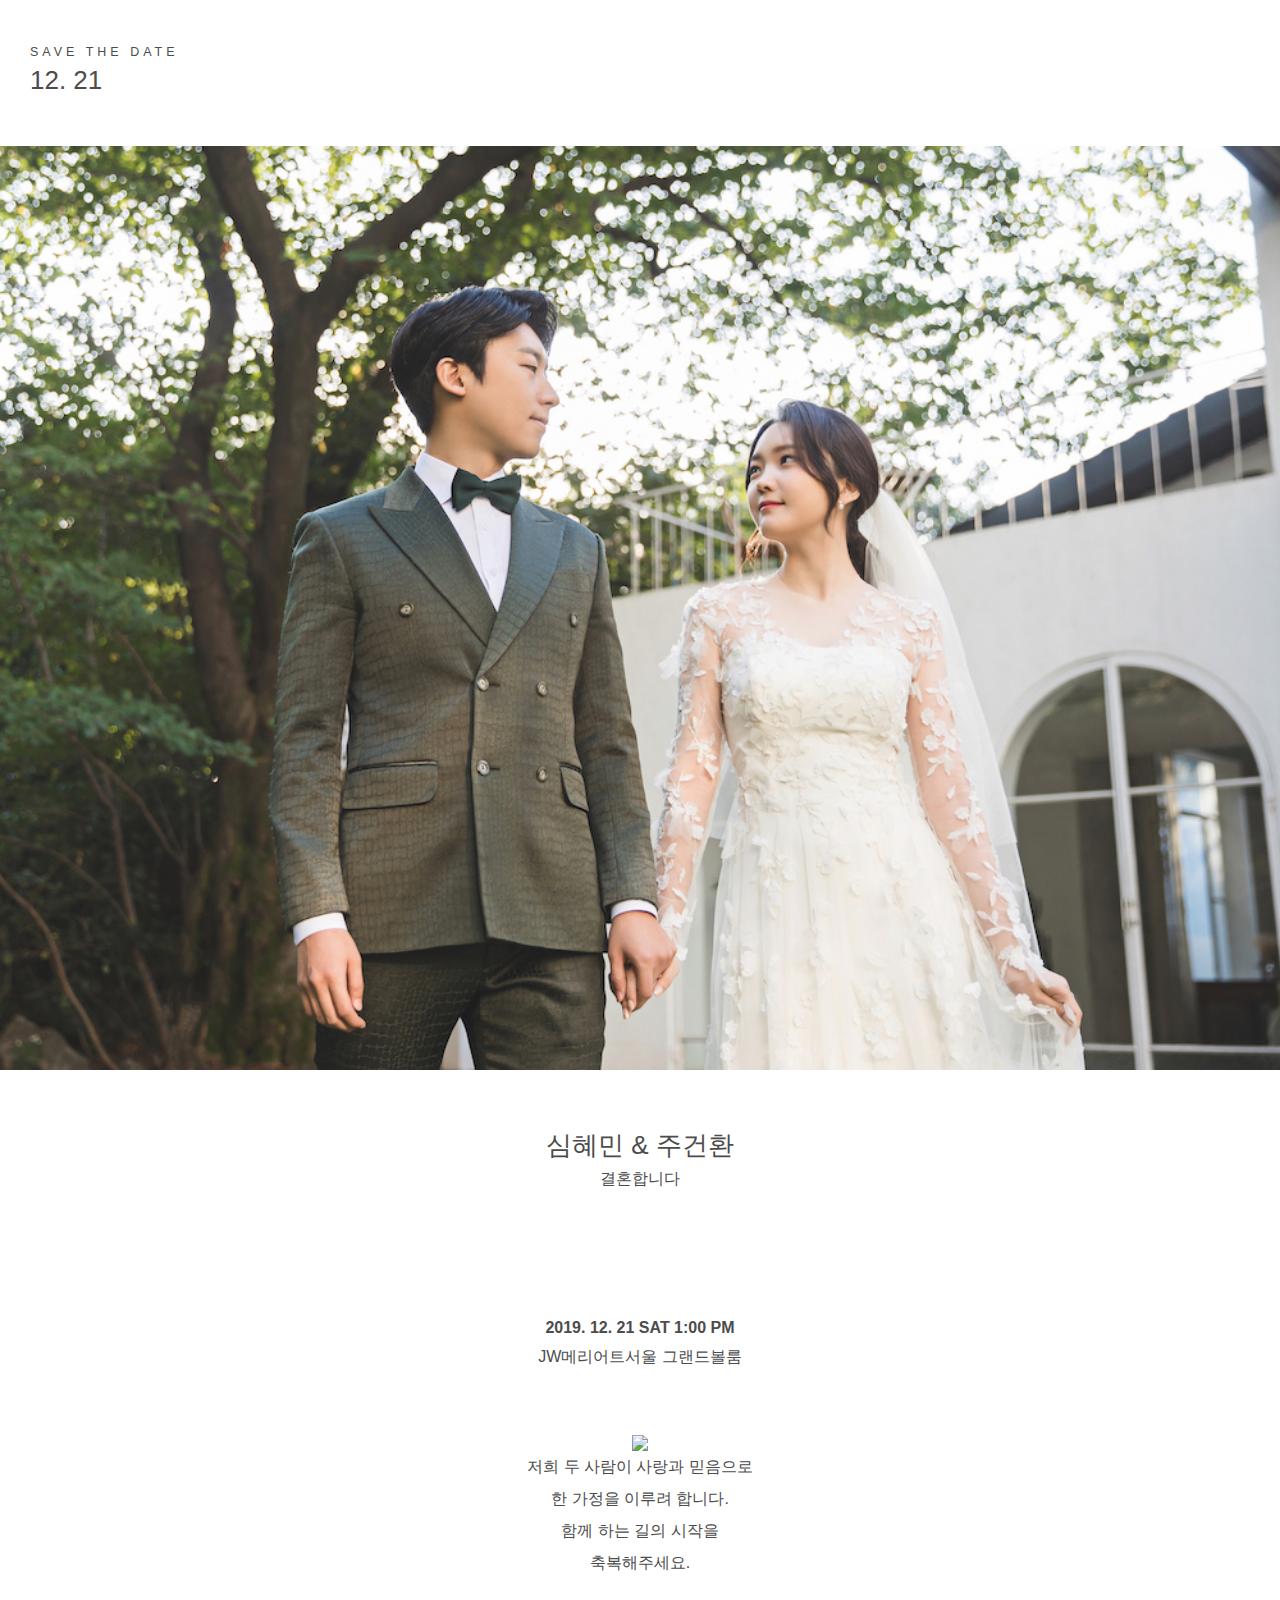
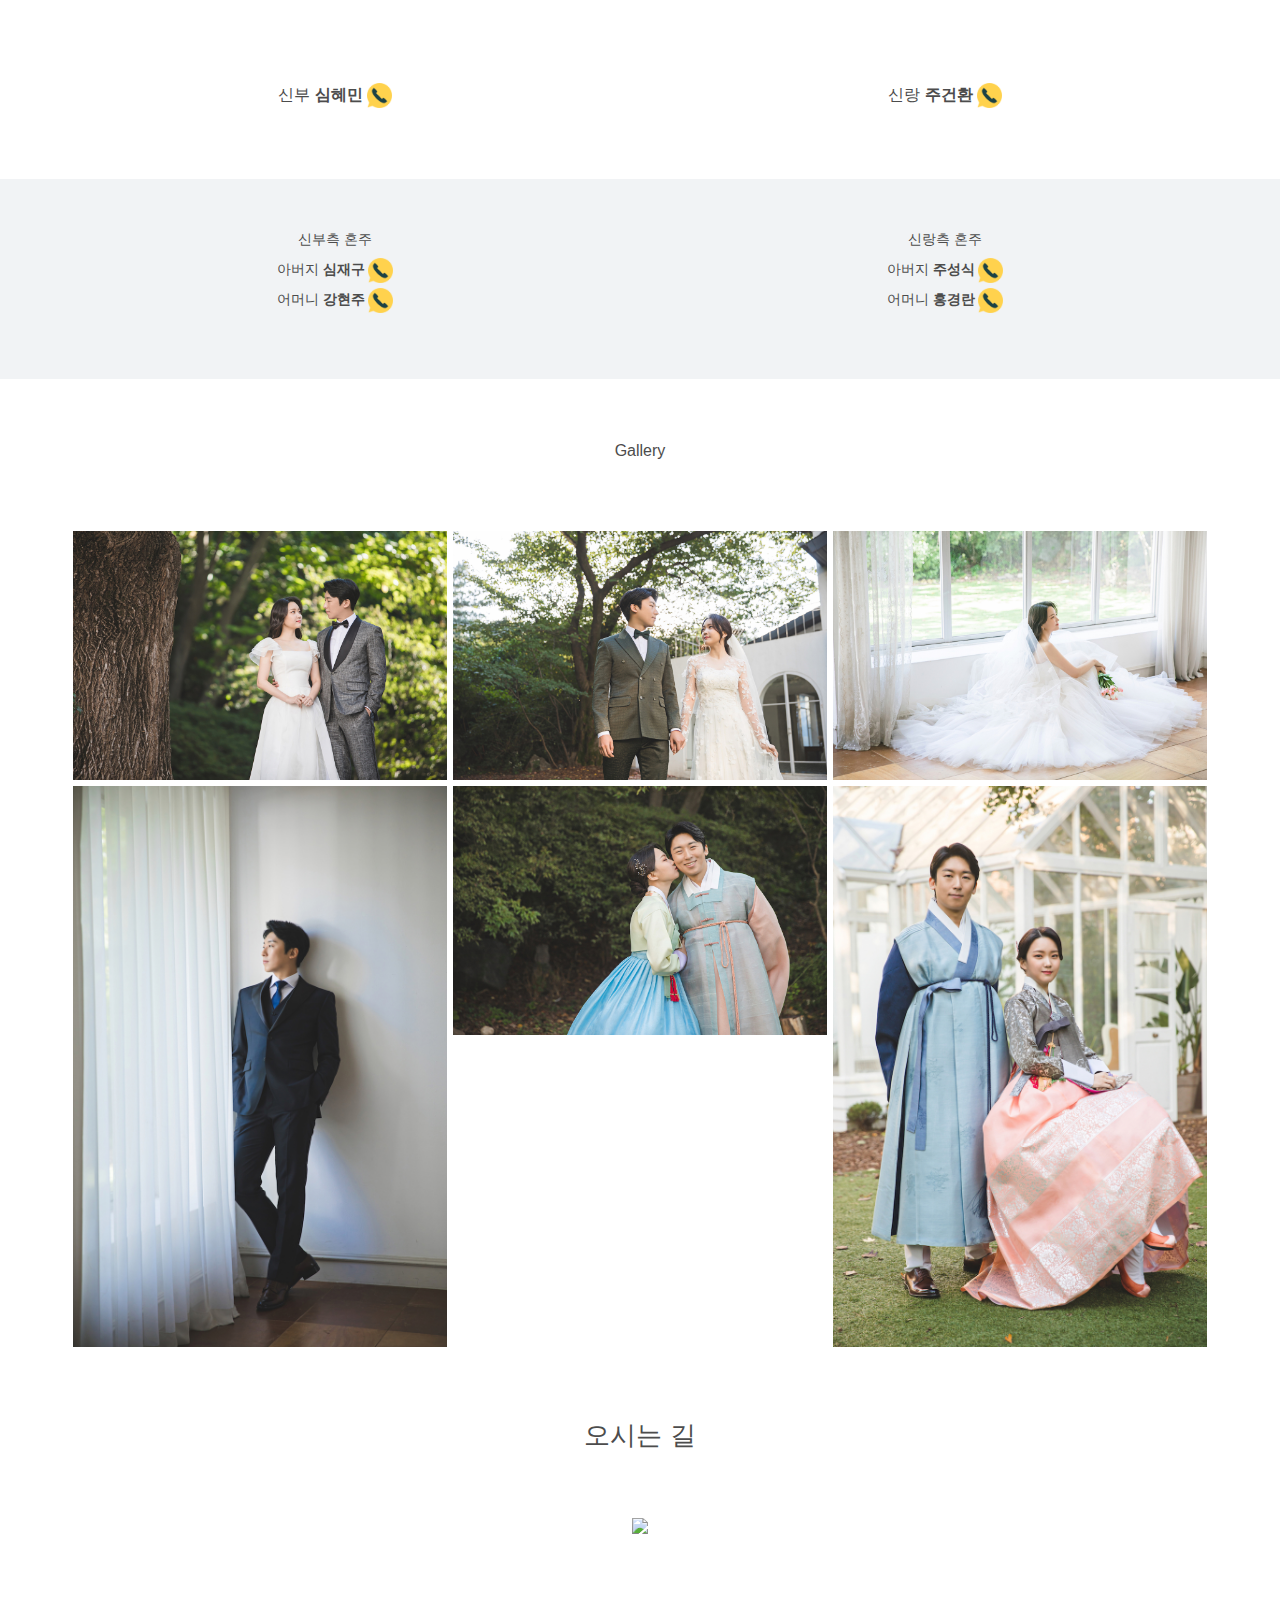
==== index.html @ e1f0e938 "margin edit" ====
<!DOCTYPE html>
<html lang="ko">
  <head>
    <meta charset="UTF-8" />
    <meta http-equiv="Content-Script-Type" content="text/javascript" />
    <meta http-equiv="Content-Style-Type" content="text/css" />
    <meta http-equiv="X-UA-Compatible" content="IE=edge" />
    <meta
      name="viewport"
      content="width=device-width, initial-scale=1.0, maximum-scale=1.5, user-scalable=yes"
    />
    <link rel="shortcut icon" href="./src/img/favicon.png" />
    <meta
      name="description"
      content="12월 21일 심혜민 ・ 주건환"
    />
    <meta
      name="Location"
      content="서울 서초구 신반포로 176 JW 메리어트 서울"
    />
    <meta property="og:type" content="website" />
    <meta
      property="og:title"
      content="12월 21일 심혜민 ・ 주건환"
    />
    <meta property="og:description" content="2019-12-21 토요일 오후 1시" />
    <meta
      property="og:image"
      content="./src/img/thumb.jpg"
    />
    <!-- <meta name="theme-color" content="#fff" /> -->
    <!-- <meta name="msapplication-navbutton-color" content="#fff" /> -->
    <meta name="apple-mobile-web-app-status-bar-style" content="#fff" />
    <!-- CSS -->

    <title>심혜민 ・ 주건환</title>

    <!-- links -->

    <link href="./src/css/bootstrap.css" rel="stylesheet">
    <link rel="stylesheet" href="https://cdnjs.cloudflare.com/ajax/libs/twitter-bootstrap/4.1.3/css/bootstrap.min.css">
    <link rel="stylesheet" href="https://cdnjs.cloudflare.com/ajax/libs/lightbox2/2.8.2/css/lightbox.min.css">
    <link rel="stylesheet" href="./src/style.css" />

  </head>

  <body>

    <div class="mar-30 pad-15">
      <h5>SAVE THE DATE</h5>
      <h1>12. 21</h1>
    </div>

    <div class="center">
        <img src="./src/img/thumb.jpg" class="full-page">
    </div>

    <div class="col-md-12 center pad-60">
        <h1>심혜민 & 주건환</h1>
        <h2>결혼합니다</h2>
      </div>
        
      <div class="mar-30"></div>
      <div class="col-md-12 center pad-60">
        <h2><span class="bold">2019. 12. 21 SAT 1:00 PM </span></h2>
          <h2>
            JW메리어트서울 그랜드볼룸
        </h2>
      </div>


    <div class="pad-60 center">
        <img src="/wed-invitation/src/img/divider.png" class="divider">
      <p class="center invitation">저희 두 사람이 사랑과 믿음으로 </br>
          한 가정을 이루려 합니다.</br>
          함께 하는 길의 시작을</br>
          축복해주세요.</p>
    </div>

    <div class="center invitation mar-30">
      <div class="col-xs-6">
        신부 <span class="bold">심혜민</span>
        <a href="tel:01030016091">
            <img class="icon" src="./src/img/ico-call.png"></a>
          </div>
          <div class="col-xs-6">
        신랑 <span class="bold">주건환</span>
        <a href="el:+821030016091">
            <img class="icon" src="./src/img/ico-call.png"></a>
            </div>
    </div>

<div style="height: 100px;"></div>

    <div class="bgGray pad-60">
      <div class="col-xs-6 pad-15">
      <p class="center">
        신부측 혼주</br>
        아버지 <span class="bold">심재구</span>
        <a href="tel:+01030016091">
            <img class="icon" src="./src/img/ico-call.png"></a>
          </br>
        어머니 <span class="bold">강현주</span>
        <a href="tel:+">
            <img class="icon" src="./src/img/ico-call.png"></a>
      </p>
    </div>

    <div class="col-xs-6 pad-15">
        <p class="center">
        신랑측 혼주 </br>
        아버지 <span class="bold">주성식</span> 
        <a href="tel:+">
            <img class="icon" src="./src/img/ico-call.png"></a>
        </a>
      </br>
        어머니 <span class="bold">홍경란</span>
        <a href="tel:+">
            <img class="icon" src="./src/img/ico-call.png"></a>
      </p>
      </div>
         
   
    </div>

    <!-- gallery -->
    <div class="center">
        <h2 class="pad-60"> Gallery </h2>
      </div>

    <div class="photo-gallery">
        <div class="container">
            <div class="row photos">
                <div class="col-xs-4 col-sm-4 item"><a href="./src/img/1.jpg" data-lightbox="photos"><img class="img-fluid" src="./src/img/1.jpg"></a></div>
                <div class="col-xs-4 col-sm-4 item"><a href="./src/img/2.jpg" data-lightbox="photos"><img class="img-fluid" src="./src/img/2.jpg"></a></div>
                <div class="col-xs-4 col-sm-4 item"><a href="./src/img/3.jpg" data-lightbox="photos"><img class="img-fluid" src="./src/img/3.jpg"></a></div>
                <div class="col-xs-4 col-sm-4 item"><a href="./src/img/4.jpg" data-lightbox="photos"><img class="img-fluid" src="./src/img/4.jpg"></a></div>
                <div class="col-xs-4 col-sm-4 item"><a href="a./src/img/5.jpg" data-lightbox="photos"><img class="img-fluid" src="./src/img/5.jpg"></a></div>
                <div class="col-xs-4 col-sm-4 item"><a href="./src/img/6.jpg" data-lightbox="photos"><img class="img-fluid" src="./src/img/6.jpg"></a></div>
            </div>
        </div>
    </div>


    <script src="/wed-invitation/src/index.js"></script>


    <div class="center">
      <h1 class="pad-60"> 오시는 길 </h1>
      <img src="/wed-invitation/src/img/jwMarriott_map.jpg" class="full-page">
    </div>
    

    <div id="map" style="width:100%;height:350px;"></div>

    <script type="text/javascript" src="//dapi.kakao.com/v2/maps/sdk.js?appkey=01b04bd7e6f69b02994239fc8f95d12b&libraries=services"></script>
    <script>
    var mapContainer = document.getElementById('map'), // 지도를 표시할 div 
        mapOption = {
            center: new kakao.maps.LatLng(37.5035911,127.0036779), // 지도의 중심좌표
            level: 3 // 지도의 확대 레벨
        };  
    
    // 지도를 생성합니다    
    var map = new kakao.maps.Map(mapContainer, mapOption); 
    
    // 주소-좌표 변환 객체를 생성합니다
    var geocoder = new kakao.maps.services.Geocoder();
    
    // 주소로 좌표를 검색합니다
    geocoder.addressSearch('서울 서초구 신반포로 176 JW 메리어트 서울 5층', function(result, status) {
    
        // 정상적으로 검색이 완료됐으면 
         if (status === kakao.maps.services.Status.OK) {
    
            var coords = new kakao.maps.LatLng(result[0].y, result[0].x);
    
            // 결과값으로 받은 위치를 마커로 표시합니다
            var marker = new kakao.maps.Marker({
                map: map,
                position: coords
            });
    
            // 인포윈도우로 장소에 대한 설명을 표시합니다
            var infowindow = new kakao.maps.InfoWindow({
                content: '<div style="width:150px;text-align:center;padding:6px 0;">JW 메리어트 호텔 서울 5층</div>'
            });
            infowindow.open(map, marker);
    
            // 지도의 중심을 결과값으로 받은 위치로 이동시킵니다
            map.setCenter(coords);
        } 
    });    
    </script>



    <script src="https://cdnjs.cloudflare.com/ajax/libs/jquery/3.2.1/jquery.min.js"></script>
    <script src="https://cdnjs.cloudflare.com/ajax/libs/twitter-bootstrap/4.1.3/js/bootstrap.bundle.min.js"></script>
    <script src="https://cdnjs.cloudflare.com/ajax/libs/lightbox2/2.8.2/js/lightbox.min.js"></script>



  </body>
</html>
---- src/style.css ----
@import url(//fonts.googleapis.com/earlyaccess/nanummyeongjo.css);

  

body, p{
    /* font-family: -apple-system, BlinkMacSystemFont, 'Nanum Myeongjo', Roboto, Cantarell, 'Open Sans', 'Helvetica Neue', sans-serif; */
    font-family: 'Nanum Myeongjo', sans-serif;
    font-size: 14px;
    line-height: 16px;
    color: #4c4c4c;
  }
  

  h1, h2, h3, h4, h5 {
    font-family: 'Nanum Myeongjo', sans-serif;
  }

  h1 {
    font-size: 26px;
  }

  h2 {
    font-size: 16px;
    line-height: 24px;
  }


  h5 {
    letter-spacing: 4px;
  }

  p{
    line-height: 30px;
  }


.bold{
  font-weight: bold;
}
  

.pad-15{
    padding-top: 15px;
    padding-bottom: 15px;
}

.pad-30{
    padding-top: 30px;
    padding-bottom: 30px;
}

.pad-60{
  padding-top: 60px;
  padding-bottom: 60px;
}

.mar-30{
  margin:30px;
}



.invitation{
  font-family: 'Nanum Myeongjo', sans-serif;
  font-size: 16px;
  line-height: 32px;
  color: #4c4c4c;
 }



.icon{
    width:25px;
    height:25px;
}

.divider{
  width: 100px;
}

.full-page{
    width: 100%;
}

.contact{
    float: left;
    width:50%;
}

.bgGray{
    background-color: #f1f3f5;
    padding: 30px;
    height: 200px;
}

.center{
    text-align: center;
}


/* gallery css */
.photo-gallery {
    color:#313437;
    background-color:#fff;
  }
  
  .photo-gallery p {
    color:#7d8285;
  }
  
  .photo-gallery h2 {
    font-weight:bold;
    margin-bottom:40px;
    padding-top:40px;
    color:inherit;
  }
  
  @media (max-width:767px) {
    .photo-gallery h2 {
      margin-bottom:5px;
      padding-top:5px;
      font-size:24px;
    }
  }
  
  .photo-gallery .intro {
    font-size:16px;
    max-width:500px;
    margin:0 auto 40px;
  }
  
  .photo-gallery .intro p {
    margin-bottom:0;
  }
  
  .photo-gallery .photos {
    padding-bottom:10px;
  }
  
  .photo-gallery .item {
    padding:3px;
    object-fit: cover;
    overflow: hidden;
  }
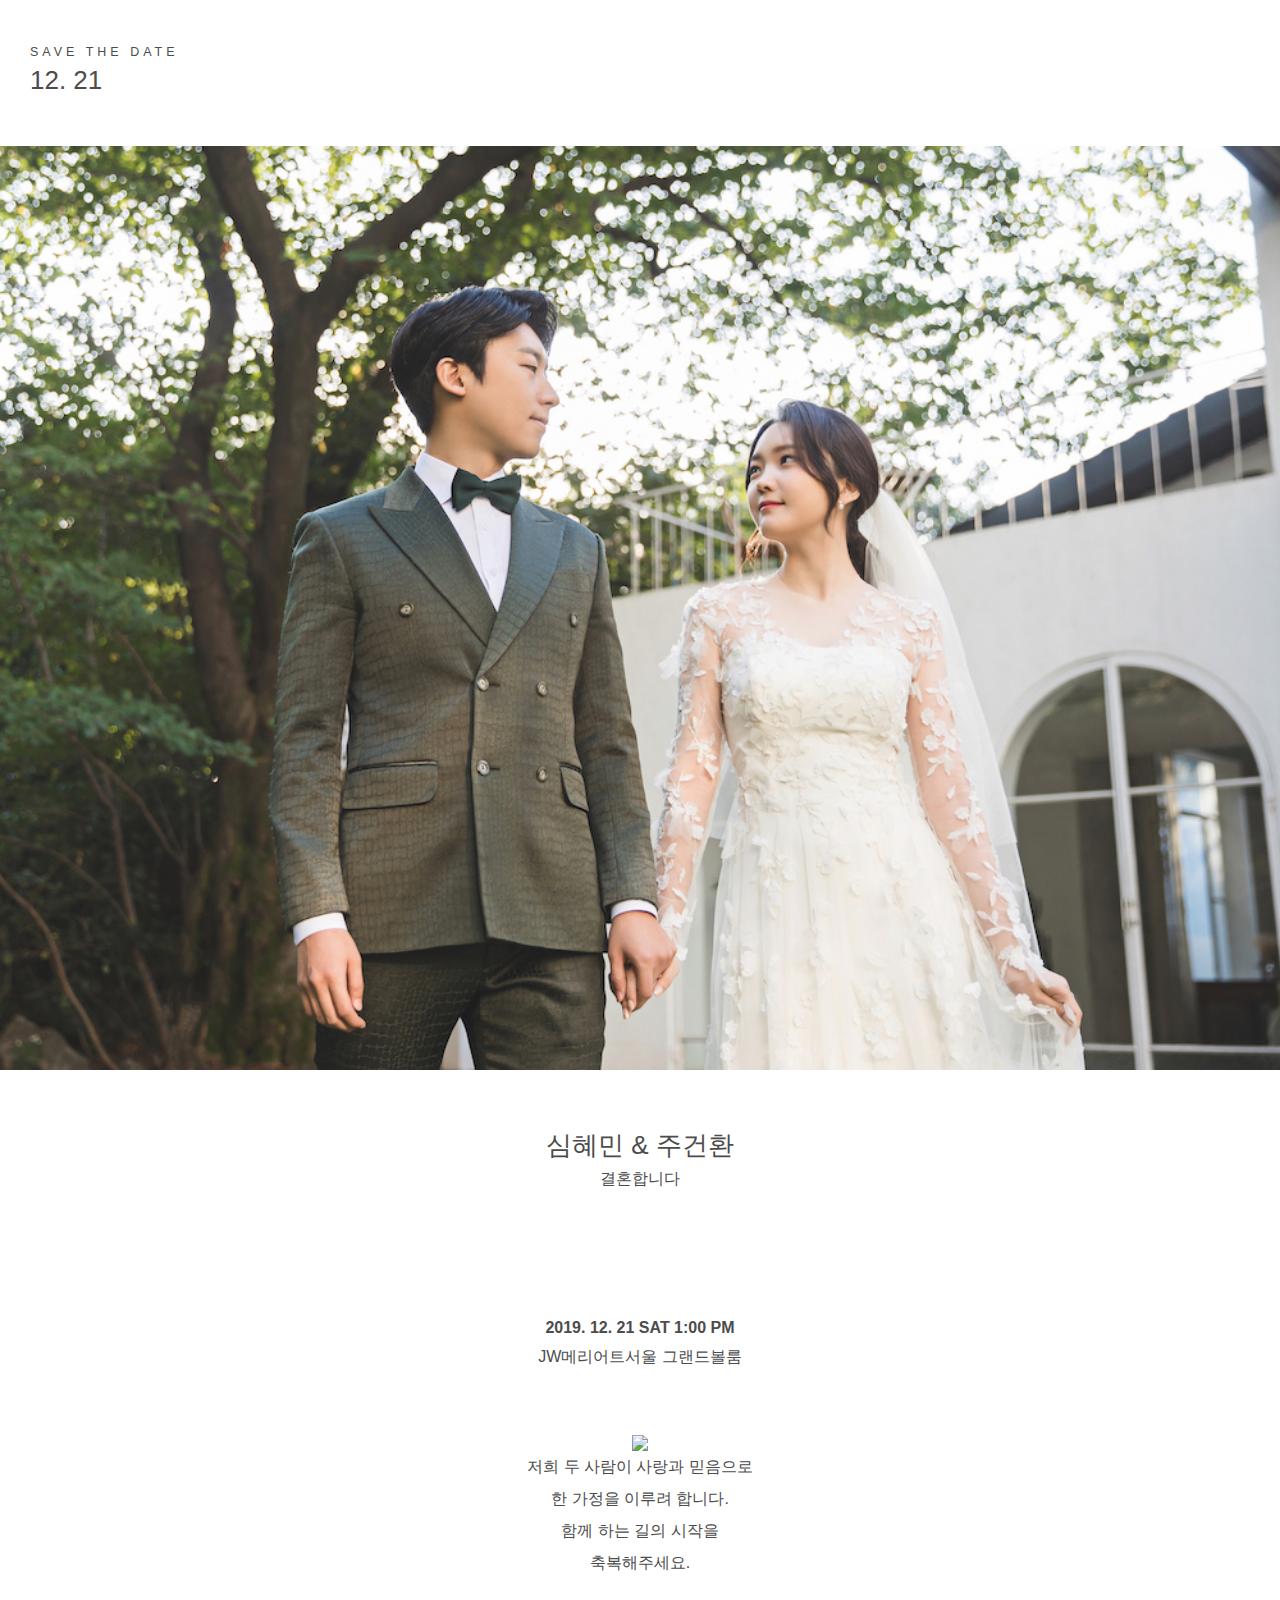
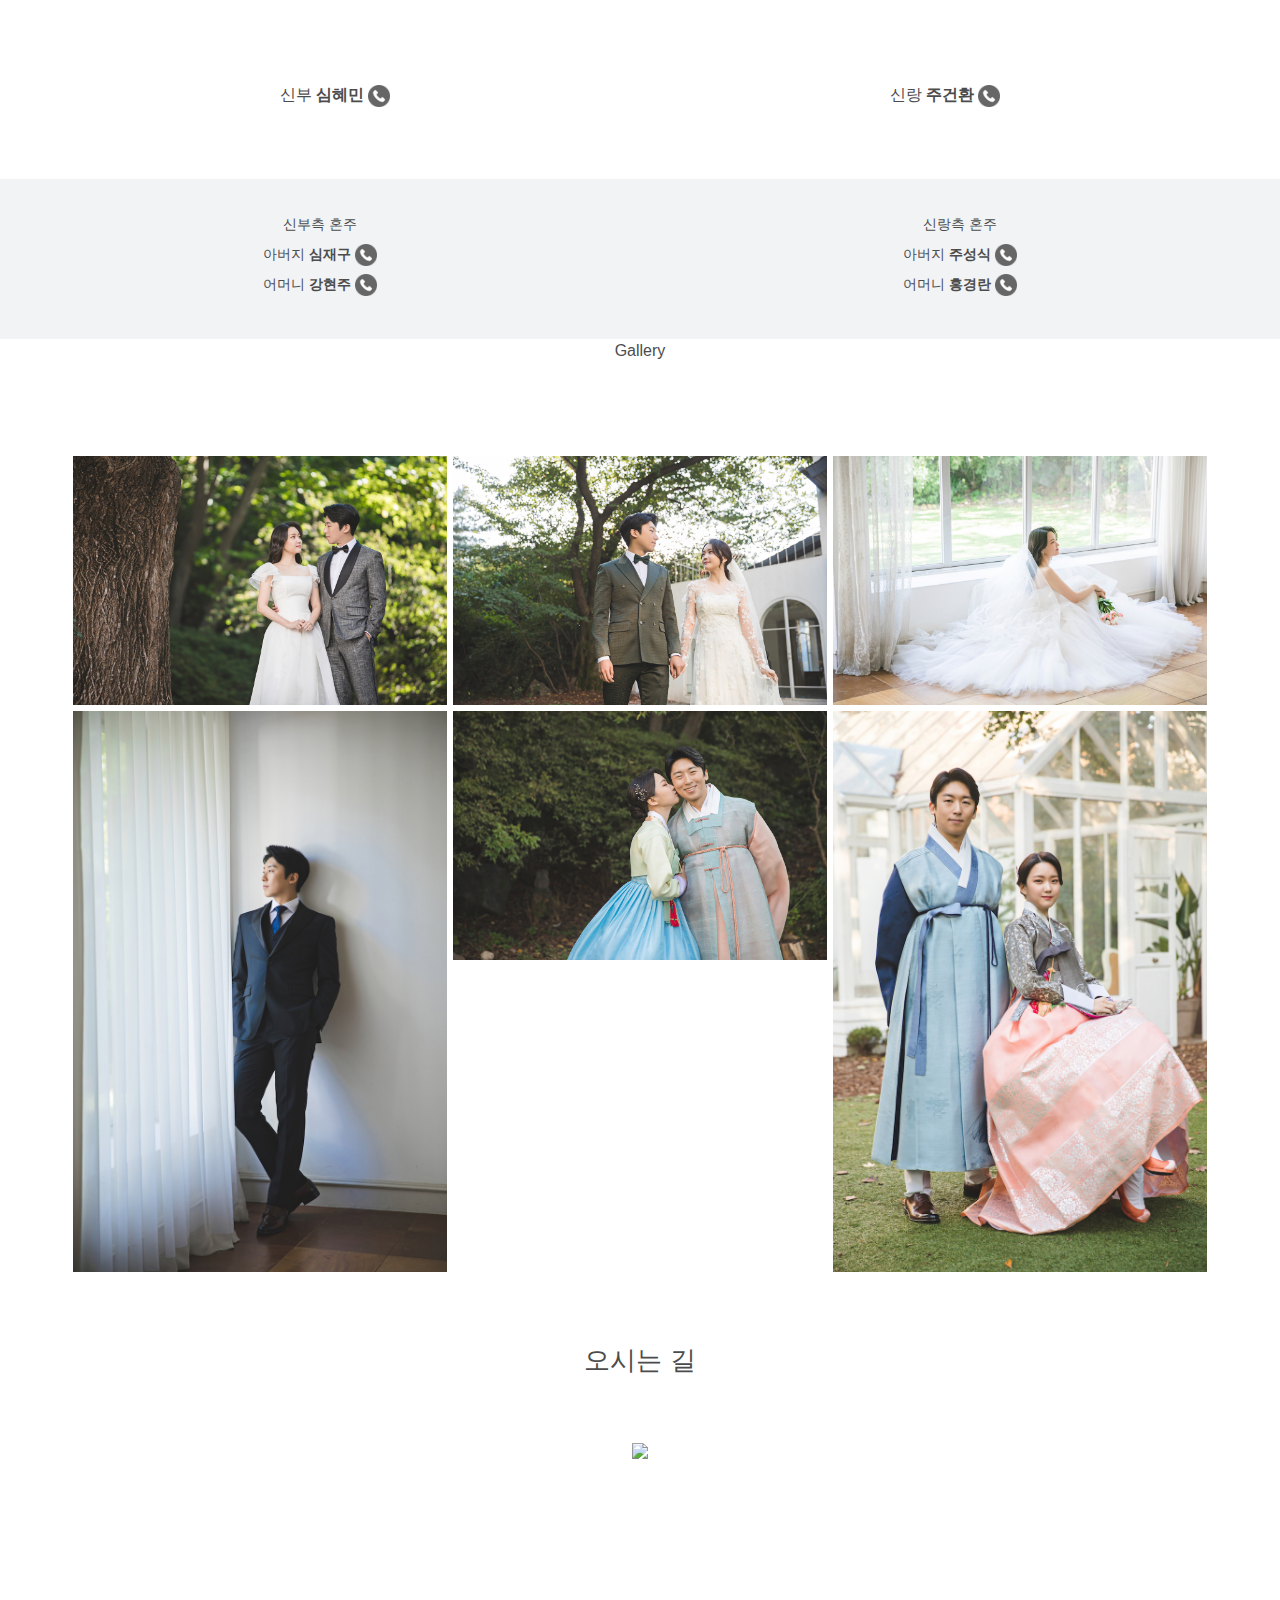
==== commit 5c236785: "call num" ====
--- a/index.html
+++ b/index.html
@@ -85,48 +85,50 @@
           </div>
           <div class="col-xs-6">
         신랑 <span class="bold">주건환</span>
-        <a href="el:+821030016091">
+        <a href="tel:01044447144">
             <img class="icon" src="./src/img/ico-call.png"></a>
             </div>
     </div>
 
 <div style="height: 100px;"></div>
 
-    <div class="bgGray pad-60">
-      <div class="col-xs-6 pad-15">
+
+      <div class="col-xs-6 bgGray">
       <p class="center">
         신부측 혼주</br>
         아버지 <span class="bold">심재구</span>
-        <a href="tel:+01030016091">
+        <a href="tel:01085797337">
             <img class="icon" src="./src/img/ico-call.png"></a>
           </br>
         어머니 <span class="bold">강현주</span>
-        <a href="tel:+">
+        <a href="tel:+01076697337">
             <img class="icon" src="./src/img/ico-call.png"></a>
       </p>
     </div>
 
-    <div class="col-xs-6 pad-15">
+    <div class="col-xs-6 bgGray">
         <p class="center">
         신랑측 혼주 </br>
         아버지 <span class="bold">주성식</span> 
-        <a href="tel:+">
+        <a href="tel:01072957100">
             <img class="icon" src="./src/img/ico-call.png"></a>
         </a>
       </br>
         어머니 <span class="bold">홍경란</span>
-        <a href="tel:+">
+        <a href="tel:01065285175">
             <img class="icon" src="./src/img/ico-call.png"></a>
       </p>
       </div>
+      
+
          
    
-    </div>
 
     <!-- gallery -->
-    <div class="center">
-        <h2 class="pad-60"> Gallery </h2>
-      </div>
+        <h2 class="center pad-60 mar-30"> Gallery </h2>
+    
+
+   
 
     <div class="photo-gallery">
         <div class="container">
--- a/src/style.css
+++ b/src/style.css
@@ -70,8 +70,8 @@
 
 
 .icon{
-    width:25px;
-    height:25px;
+    width:22px;
+    height:22px;
 }
 
 .divider{
@@ -90,7 +90,7 @@
 .bgGray{
     background-color: #f1f3f5;
     padding: 30px;
-    height: 200px;
+    margin: auto;
 }
 
 .center{
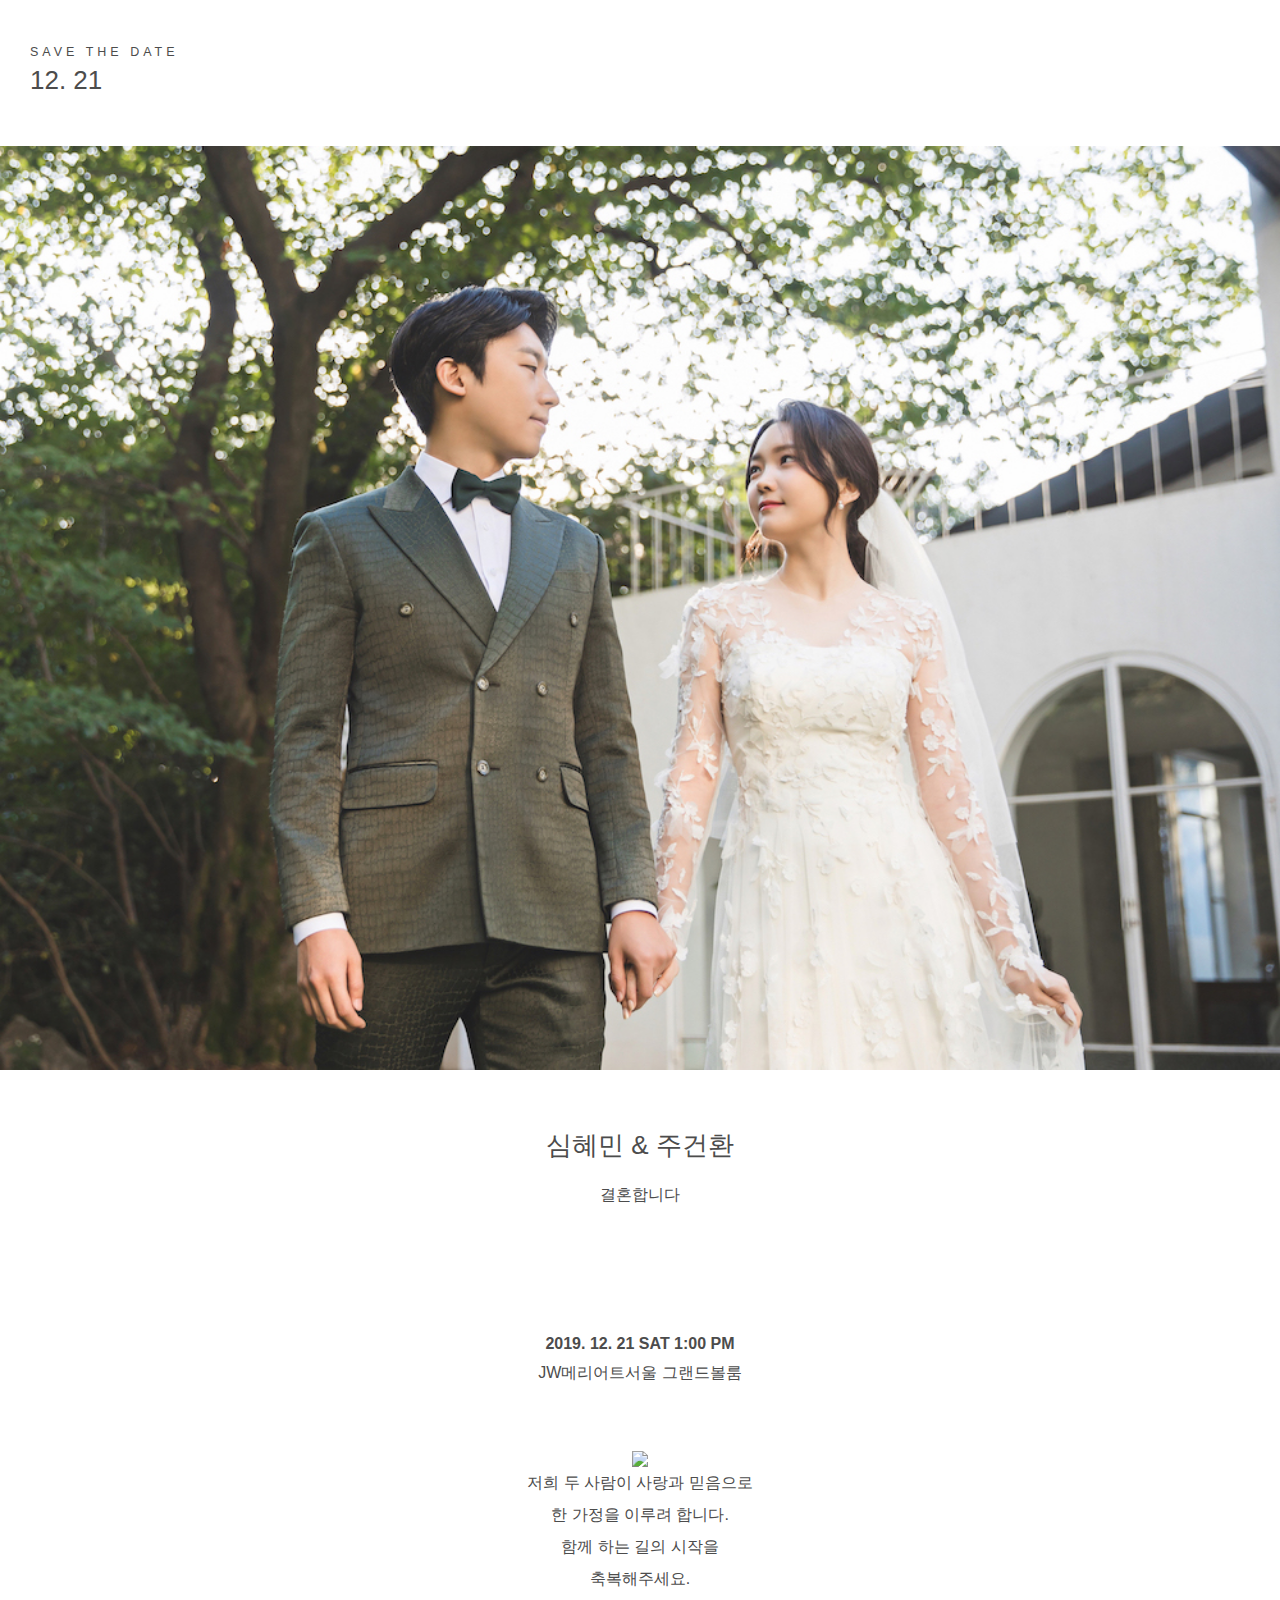
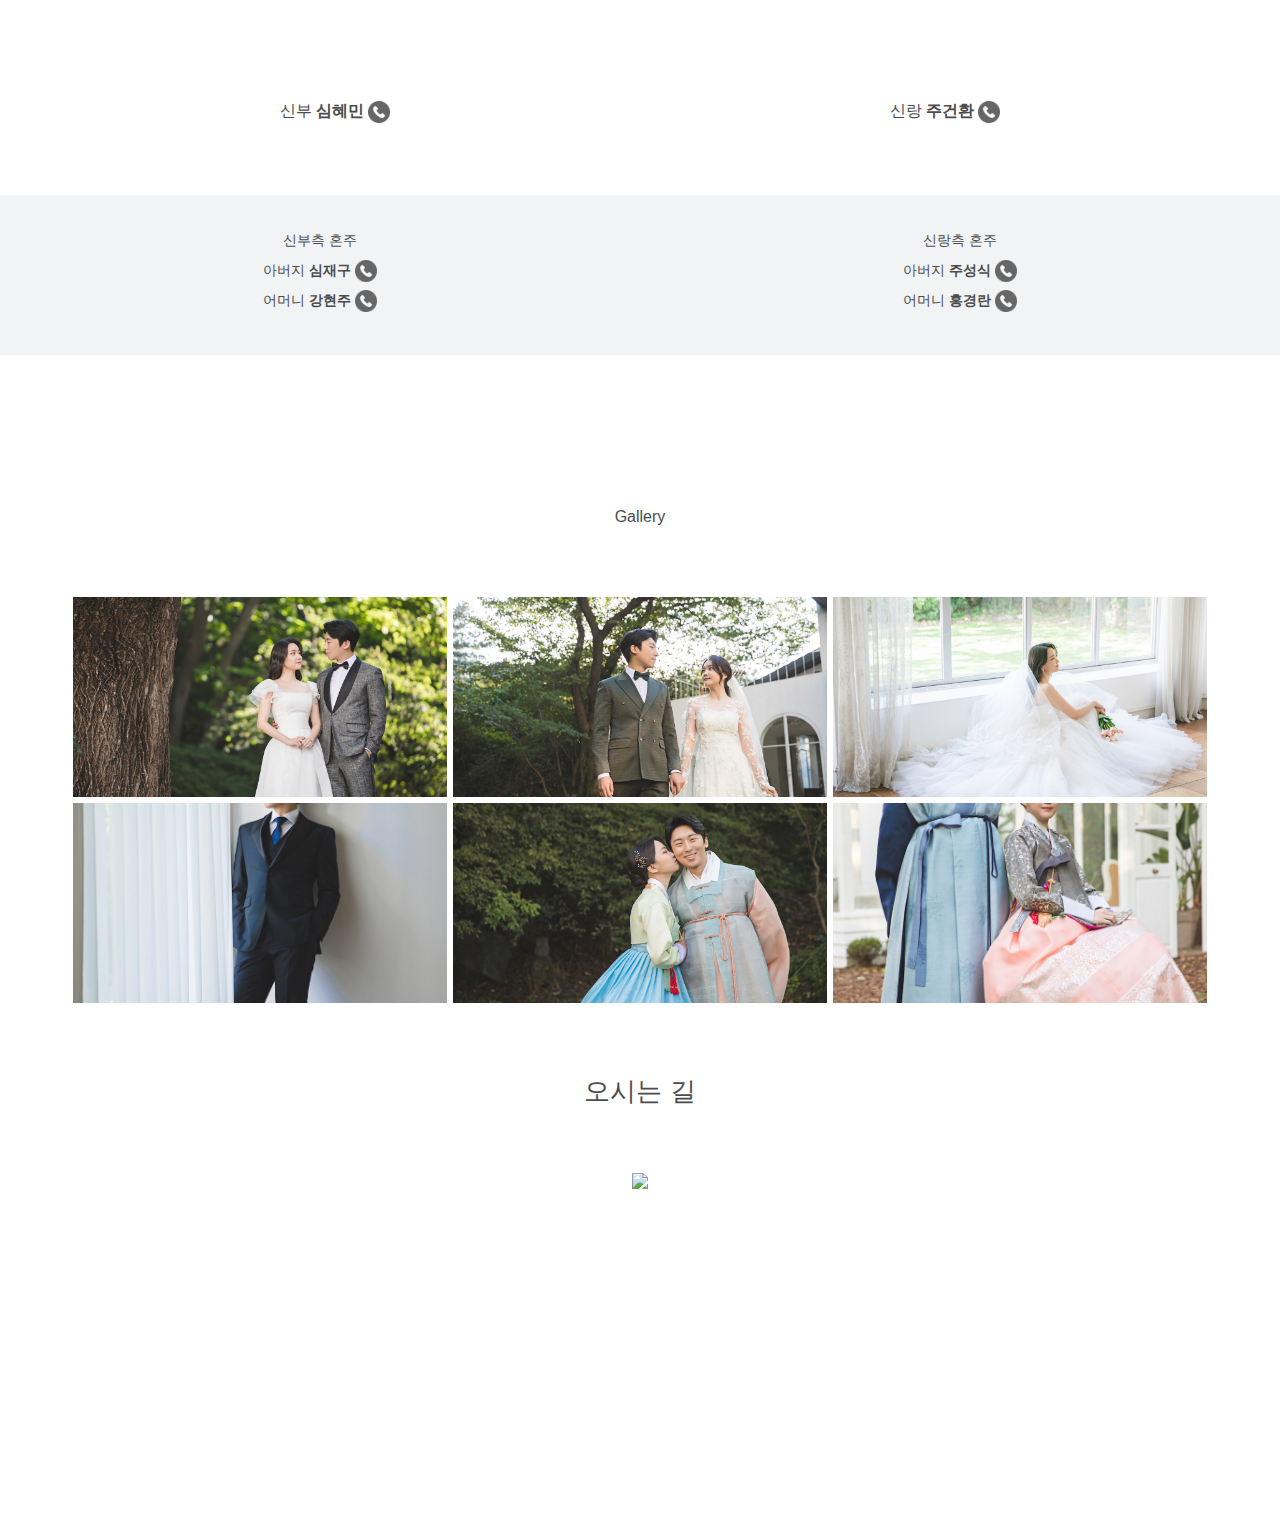
==== commit 99d99948: "gallery media css edit" ====
--- a/index.html
+++ b/index.html
@@ -57,16 +57,14 @@
 
     <div class="col-md-12 center pad-60">
         <h1>심혜민 & 주건환</h1>
+      </br>
         <h2>결혼합니다</h2>
-      </div>
-        
-      <div class="mar-30"></div>
-      <div class="col-md-12 center pad-60">
+    </div>
+
+    <div class="col-md-12 center pad-60">
         <h2><span class="bold">2019. 12. 21 SAT 1:00 PM </span></h2>
-          <h2>
-            JW메리어트서울 그랜드볼룸
-        </h2>
-      </div>
+        <h2>JW메리어트서울 그랜드볼룸</h2>
+    </div>
 
 
     <div class="pad-60 center">
@@ -119,17 +117,14 @@
             <img class="icon" src="./src/img/ico-call.png"></a>
       </p>
       </div>
-      
-
-         
-   
+    
+
+      <div style="height: 100px;"></div>
 
     <!-- gallery -->
-        <h2 class="center pad-60 mar-30"> Gallery </h2>
-    
-
-   
-
+    <div style="height: 150px;"></div>
+        <h2 class="center pad-60"> Gallery </h2>
+    
     <div class="photo-gallery">
         <div class="container">
             <div class="row photos">
--- a/src/style.css
+++ b/src/style.css
@@ -98,16 +98,47 @@
 }
 
 
+.thumb-post img {
+  object-fit: cover;
+  object-position: center; /* Center the image within the element */
+  width: 100%;
+  max-height: 50%;
+  margin-bottom: 1rem;
+  overflow: hidden;
+}
+
+
+.img-fluid{
+  max-height: 200px;
+  width: 100%;
+  object-fit: cover;
+  object-position: center; 
+}
+@media (max-width:992px) {
+  .img-fluid{
+    max-height: 156px;
+    width: 100%;
+    object-fit: cover;
+    object-position: center; 
+  }
+}
+
+
+@media (max-width:767px) {
+  .img-fluid{
+    max-height: 116px;
+    width: 100%;
+    object-fit: cover;
+    object-position: center; 
+  }
+}
+
+
 /* gallery css */
 .photo-gallery {
     color:#313437;
     background-color:#fff;
   }
-  
-  .photo-gallery p {
-    color:#7d8285;
-  }
-  
   .photo-gallery h2 {
     font-weight:bold;
     margin-bottom:40px;
@@ -136,11 +167,10 @@
   .photo-gallery .photos {
     padding-bottom:10px;
   }
-  
+
   .photo-gallery .item {
     padding:3px;
     object-fit: cover;
-    overflow: hidden;
   }
   
-  
+  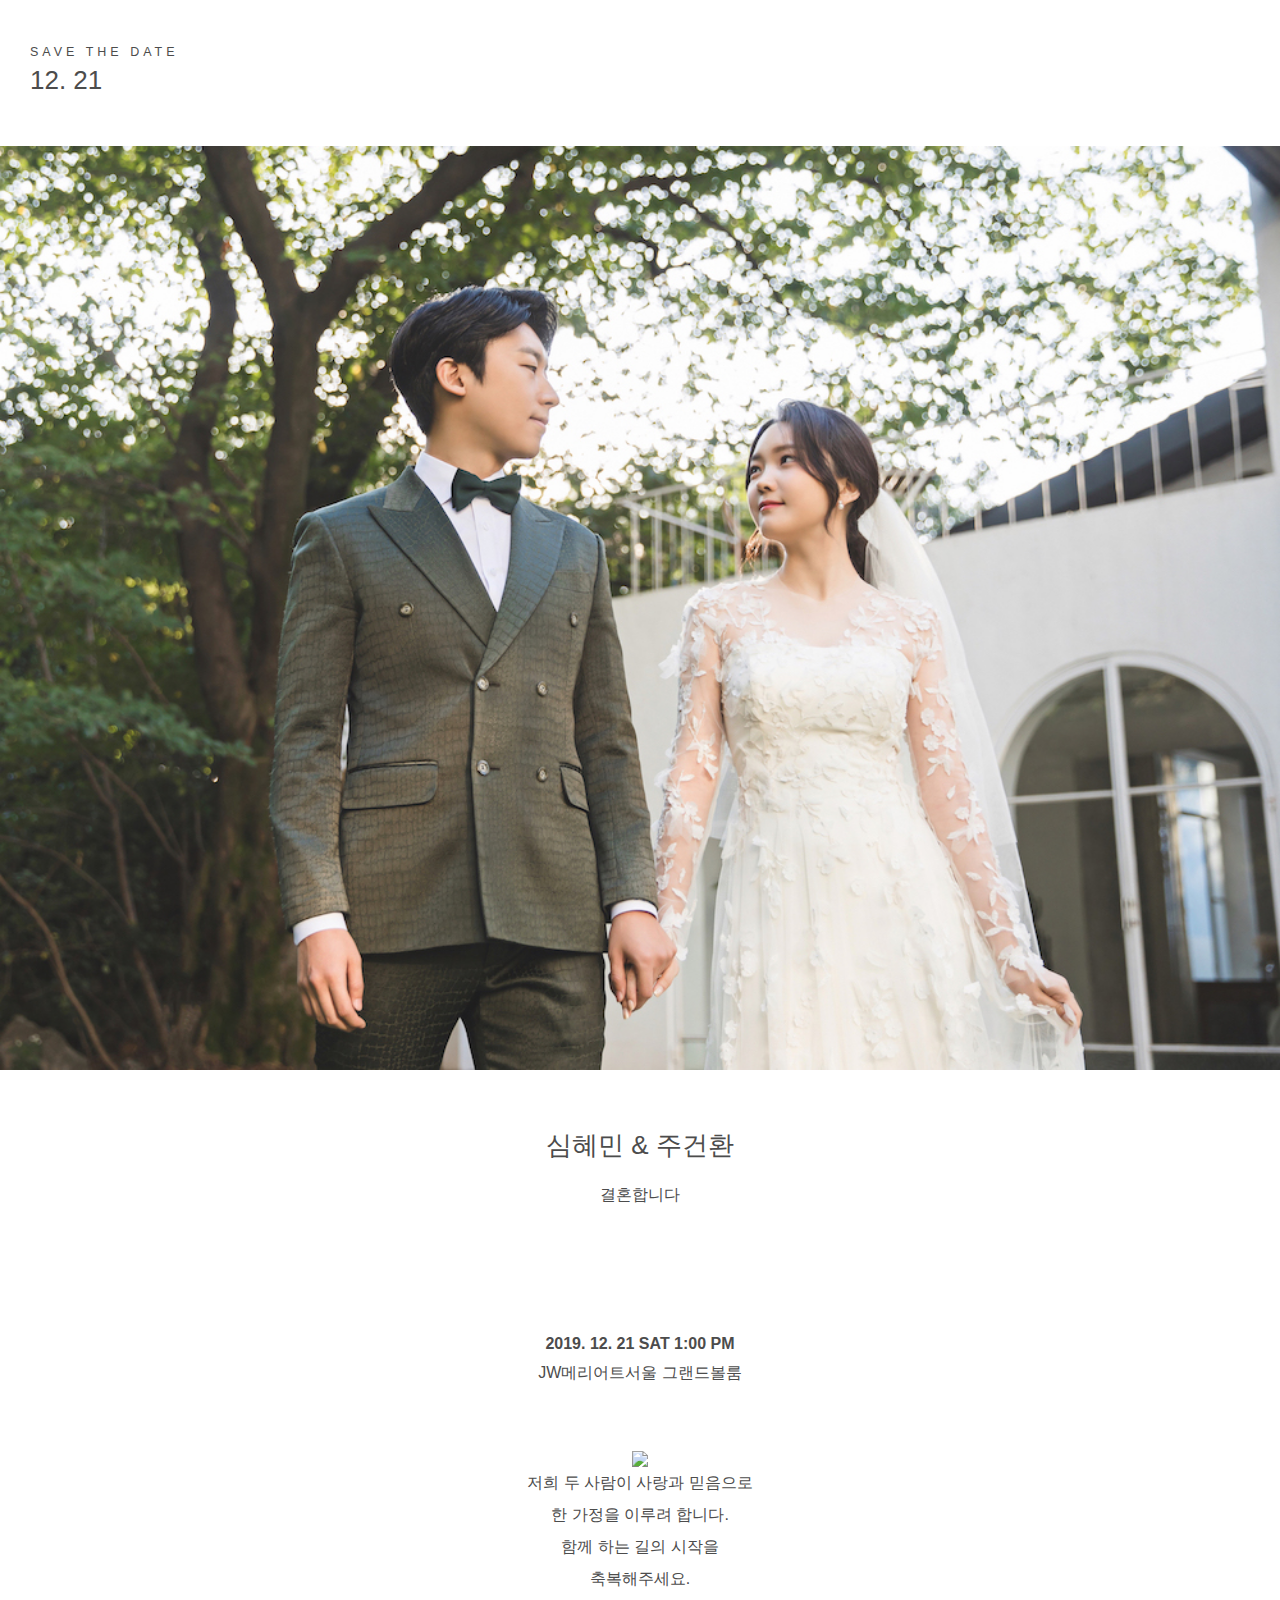
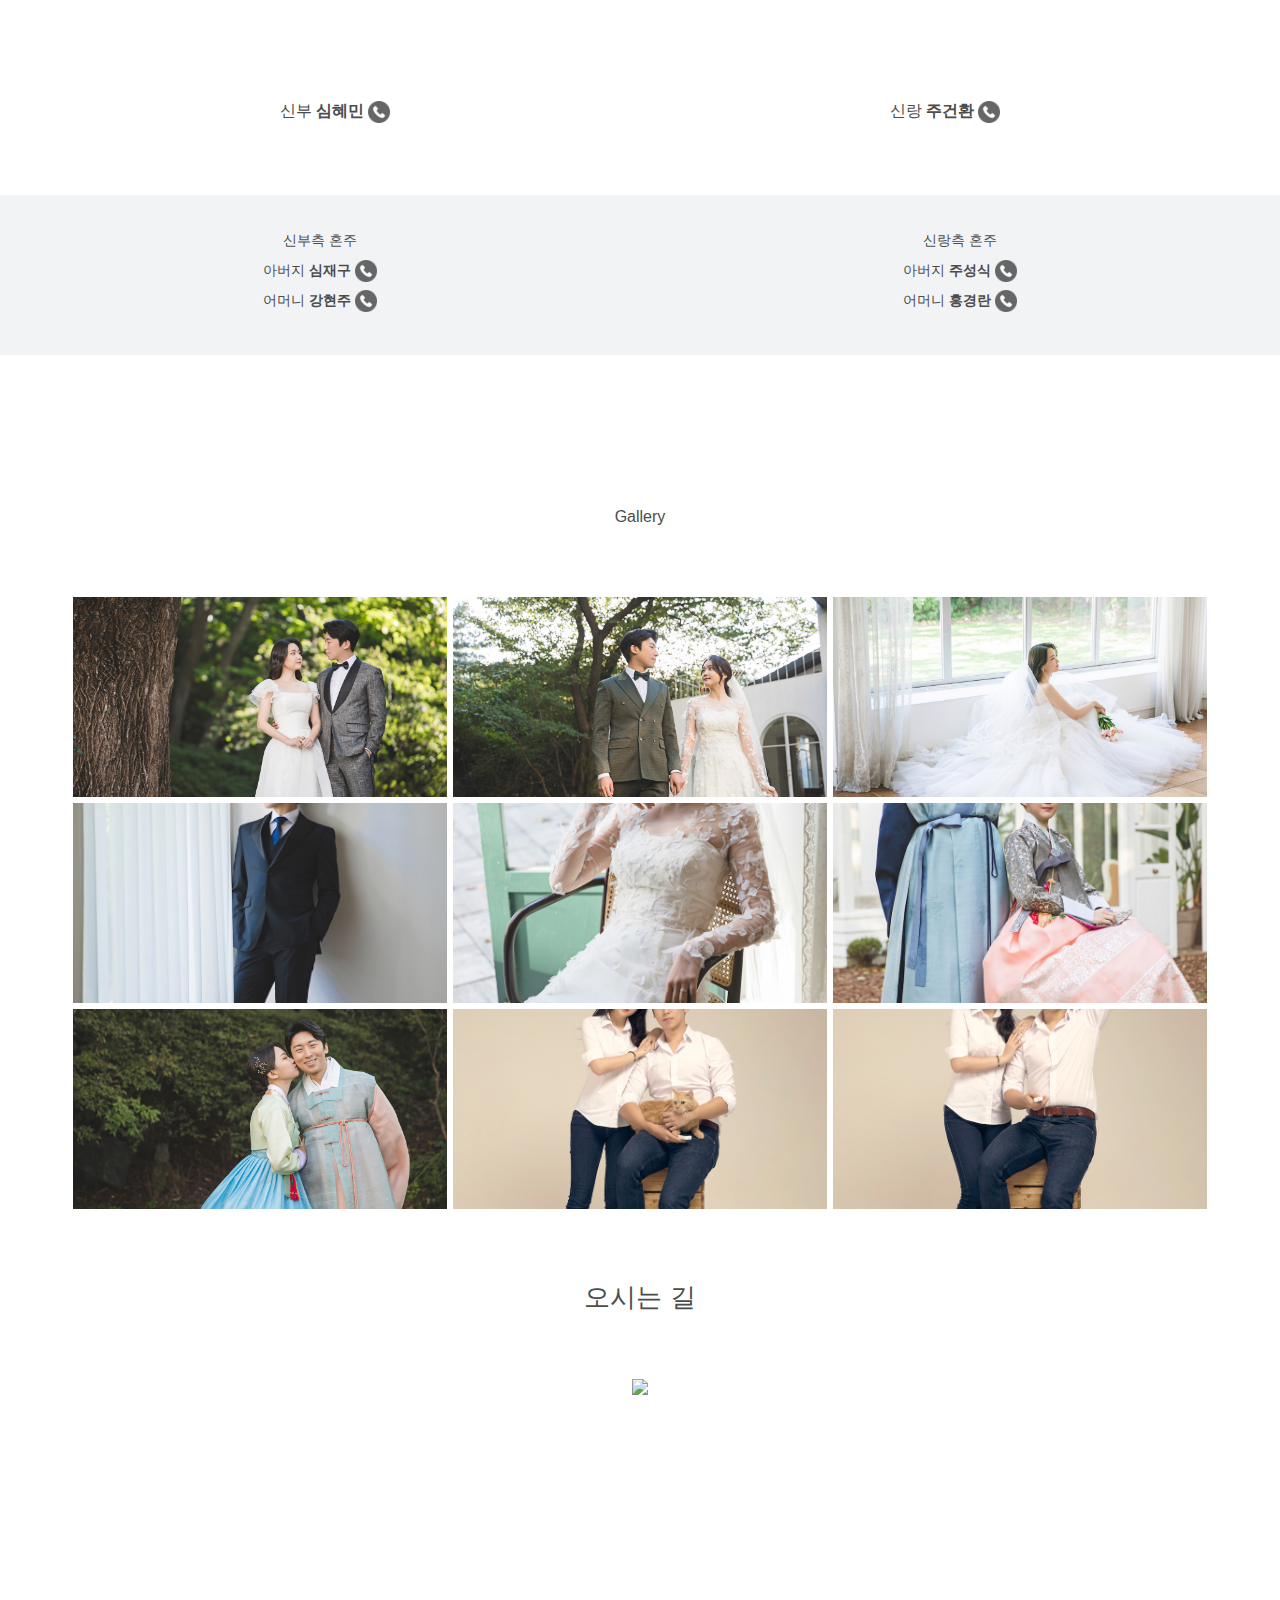
==== commit 65f33dc2: "3 more pic" ====
--- a/index.html
+++ b/index.html
@@ -132,8 +132,11 @@
                 <div class="col-xs-4 col-sm-4 item"><a href="./src/img/2.jpg" data-lightbox="photos"><img class="img-fluid" src="./src/img/2.jpg"></a></div>
                 <div class="col-xs-4 col-sm-4 item"><a href="./src/img/3.jpg" data-lightbox="photos"><img class="img-fluid" src="./src/img/3.jpg"></a></div>
                 <div class="col-xs-4 col-sm-4 item"><a href="./src/img/4.jpg" data-lightbox="photos"><img class="img-fluid" src="./src/img/4.jpg"></a></div>
-                <div class="col-xs-4 col-sm-4 item"><a href="a./src/img/5.jpg" data-lightbox="photos"><img class="img-fluid" src="./src/img/5.jpg"></a></div>
+                <div class="col-xs-4 col-sm-4 item"><a href="./src/img/5.jpg" data-lightbox="photos"><img class="img-fluid" src="./src/img/5.jpg"></a></div>
                 <div class="col-xs-4 col-sm-4 item"><a href="./src/img/6.jpg" data-lightbox="photos"><img class="img-fluid" src="./src/img/6.jpg"></a></div>
+                <div class="col-xs-4 col-sm-4 item"><a href="./src/img/7.jpg" data-lightbox="photos"><img class="img-fluid" src="./src/img/7.jpg"></a></div>
+                <div class="col-xs-4 col-sm-4 item"><a href="./src/img/8.jpg" data-lightbox="photos"><img class="img-fluid" src="./src/img/8.jpg"></a></div>
+                <div class="col-xs-4 col-sm-4 item"><a href="./src/img/9.jpg" data-lightbox="photos"><img class="img-fluid" src="./src/img/9.jpg"></a></div>
             </div>
         </div>
     </div>
@@ -154,7 +157,7 @@
     <script>
     var mapContainer = document.getElementById('map'), // 지도를 표시할 div 
         mapOption = {
-            center: new kakao.maps.LatLng(37.5035911,127.0036779), // 지도의 중심좌표
+            center: new kakao.maps.LatLng(37.5038008,127.0046885), // 지도의 중심좌표
             level: 3 // 지도의 확대 레벨
         };  
     
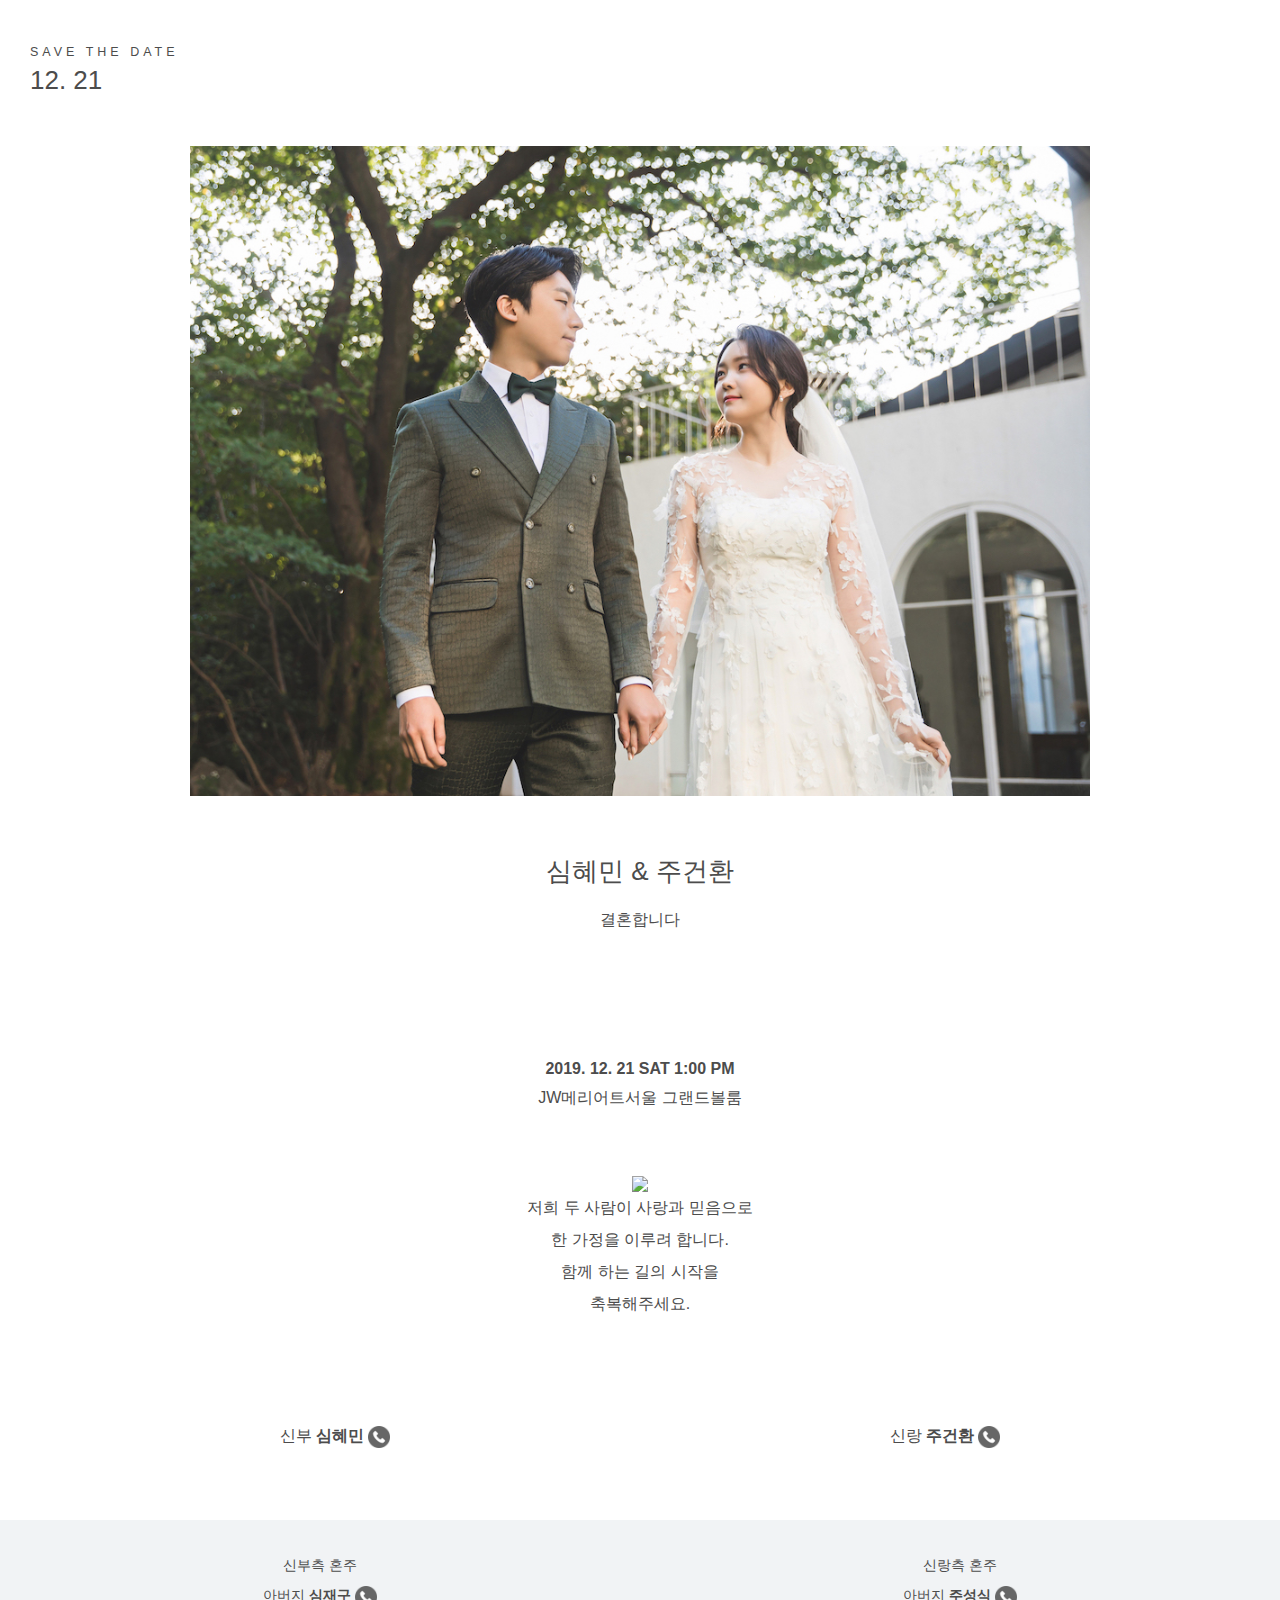
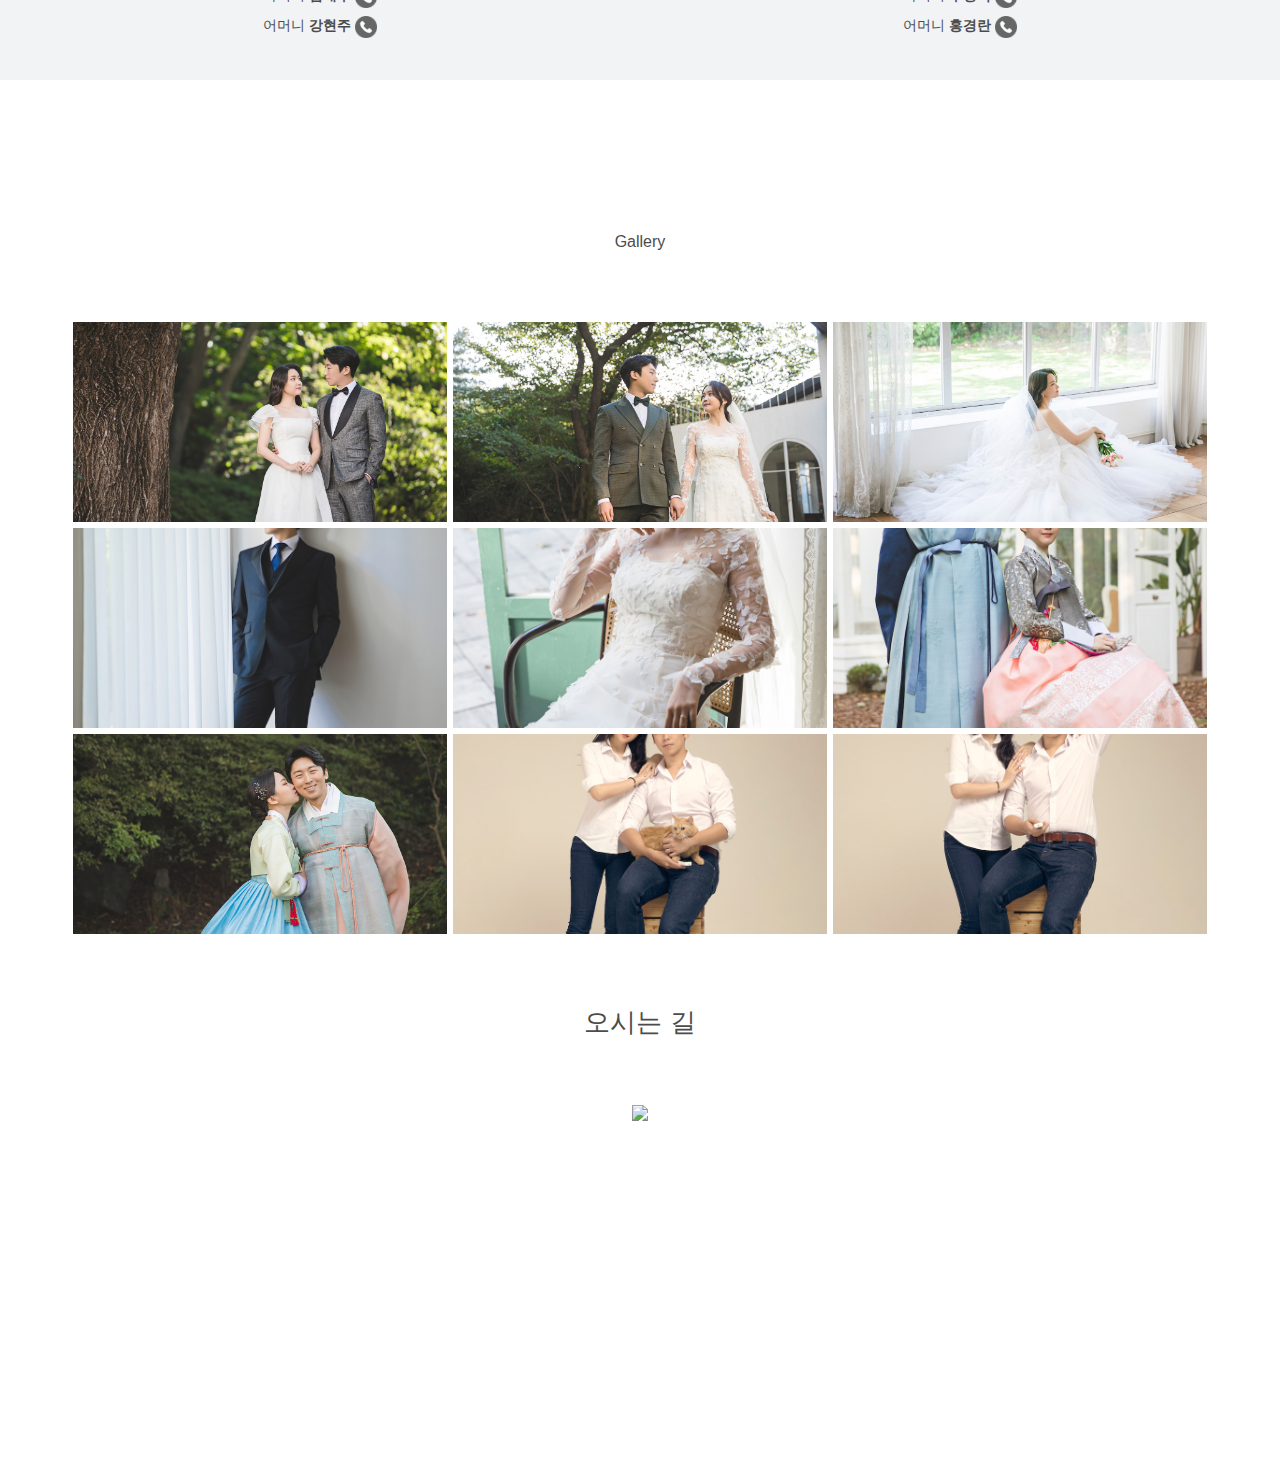
==== commit 3a52c6ef: "gallery grid, fullpage maxwid" ====
--- a/index.html
+++ b/index.html
@@ -128,15 +128,15 @@
     <div class="photo-gallery">
         <div class="container">
             <div class="row photos">
-                <div class="col-xs-4 col-sm-4 item"><a href="./src/img/1.jpg" data-lightbox="photos"><img class="img-fluid" src="./src/img/1.jpg"></a></div>
-                <div class="col-xs-4 col-sm-4 item"><a href="./src/img/2.jpg" data-lightbox="photos"><img class="img-fluid" src="./src/img/2.jpg"></a></div>
-                <div class="col-xs-4 col-sm-4 item"><a href="./src/img/3.jpg" data-lightbox="photos"><img class="img-fluid" src="./src/img/3.jpg"></a></div>
-                <div class="col-xs-4 col-sm-4 item"><a href="./src/img/4.jpg" data-lightbox="photos"><img class="img-fluid" src="./src/img/4.jpg"></a></div>
-                <div class="col-xs-4 col-sm-4 item"><a href="./src/img/5.jpg" data-lightbox="photos"><img class="img-fluid" src="./src/img/5.jpg"></a></div>
-                <div class="col-xs-4 col-sm-4 item"><a href="./src/img/6.jpg" data-lightbox="photos"><img class="img-fluid" src="./src/img/6.jpg"></a></div>
-                <div class="col-xs-4 col-sm-4 item"><a href="./src/img/7.jpg" data-lightbox="photos"><img class="img-fluid" src="./src/img/7.jpg"></a></div>
-                <div class="col-xs-4 col-sm-4 item"><a href="./src/img/8.jpg" data-lightbox="photos"><img class="img-fluid" src="./src/img/8.jpg"></a></div>
-                <div class="col-xs-4 col-sm-4 item"><a href="./src/img/9.jpg" data-lightbox="photos"><img class="img-fluid" src="./src/img/9.jpg"></a></div>
+                <div class="col-xs-4 item"><a href="./src/img/1.jpg" data-lightbox="photos"><img class="img-fluid" src="./src/img/1.jpg"></a></div>
+                <div class="col-xs-4 item"><a href="./src/img/2.jpg" data-lightbox="photos"><img class="img-fluid" src="./src/img/2.jpg"></a></div>
+                <div class="col-xs-4 item"><a href="./src/img/3.jpg" data-lightbox="photos"><img class="img-fluid" src="./src/img/3.jpg"></a></div>
+                <div class="col-xs-4 item"><a href="./src/img/4.jpg" data-lightbox="photos"><img class="img-fluid" src="./src/img/4.jpg"></a></div>
+                <div class="col-xs-4 item"><a href="./src/img/5.jpg" data-lightbox="photos"><img class="img-fluid" src="./src/img/5.jpg"></a></div>
+                <div class="col-xs-4 item"><a href="./src/img/6.jpg" data-lightbox="photos"><img class="img-fluid" src="./src/img/6.jpg"></a></div>
+                <div class="col-xs-4 item"><a href="./src/img/7.jpg" data-lightbox="photos"><img class="img-fluid" src="./src/img/7.jpg"></a></div>
+                <div class="col-xs-4 item"><a href="./src/img/8.jpg" data-lightbox="photos"><img class="img-fluid" src="./src/img/8.jpg"></a></div>
+                <div class="col-xs-4 item"><a href="./src/img/9.jpg" data-lightbox="photos"><img class="img-fluid" src="./src/img/9.jpg"></a></div>
             </div>
         </div>
     </div>
--- a/src/style.css
+++ b/src/style.css
@@ -80,6 +80,9 @@
 
 .full-page{
     width: 100%;
+    max-width: 900px;
+    object-fit: cover;
+    object-position: center; 
 }
 
 .contact{
